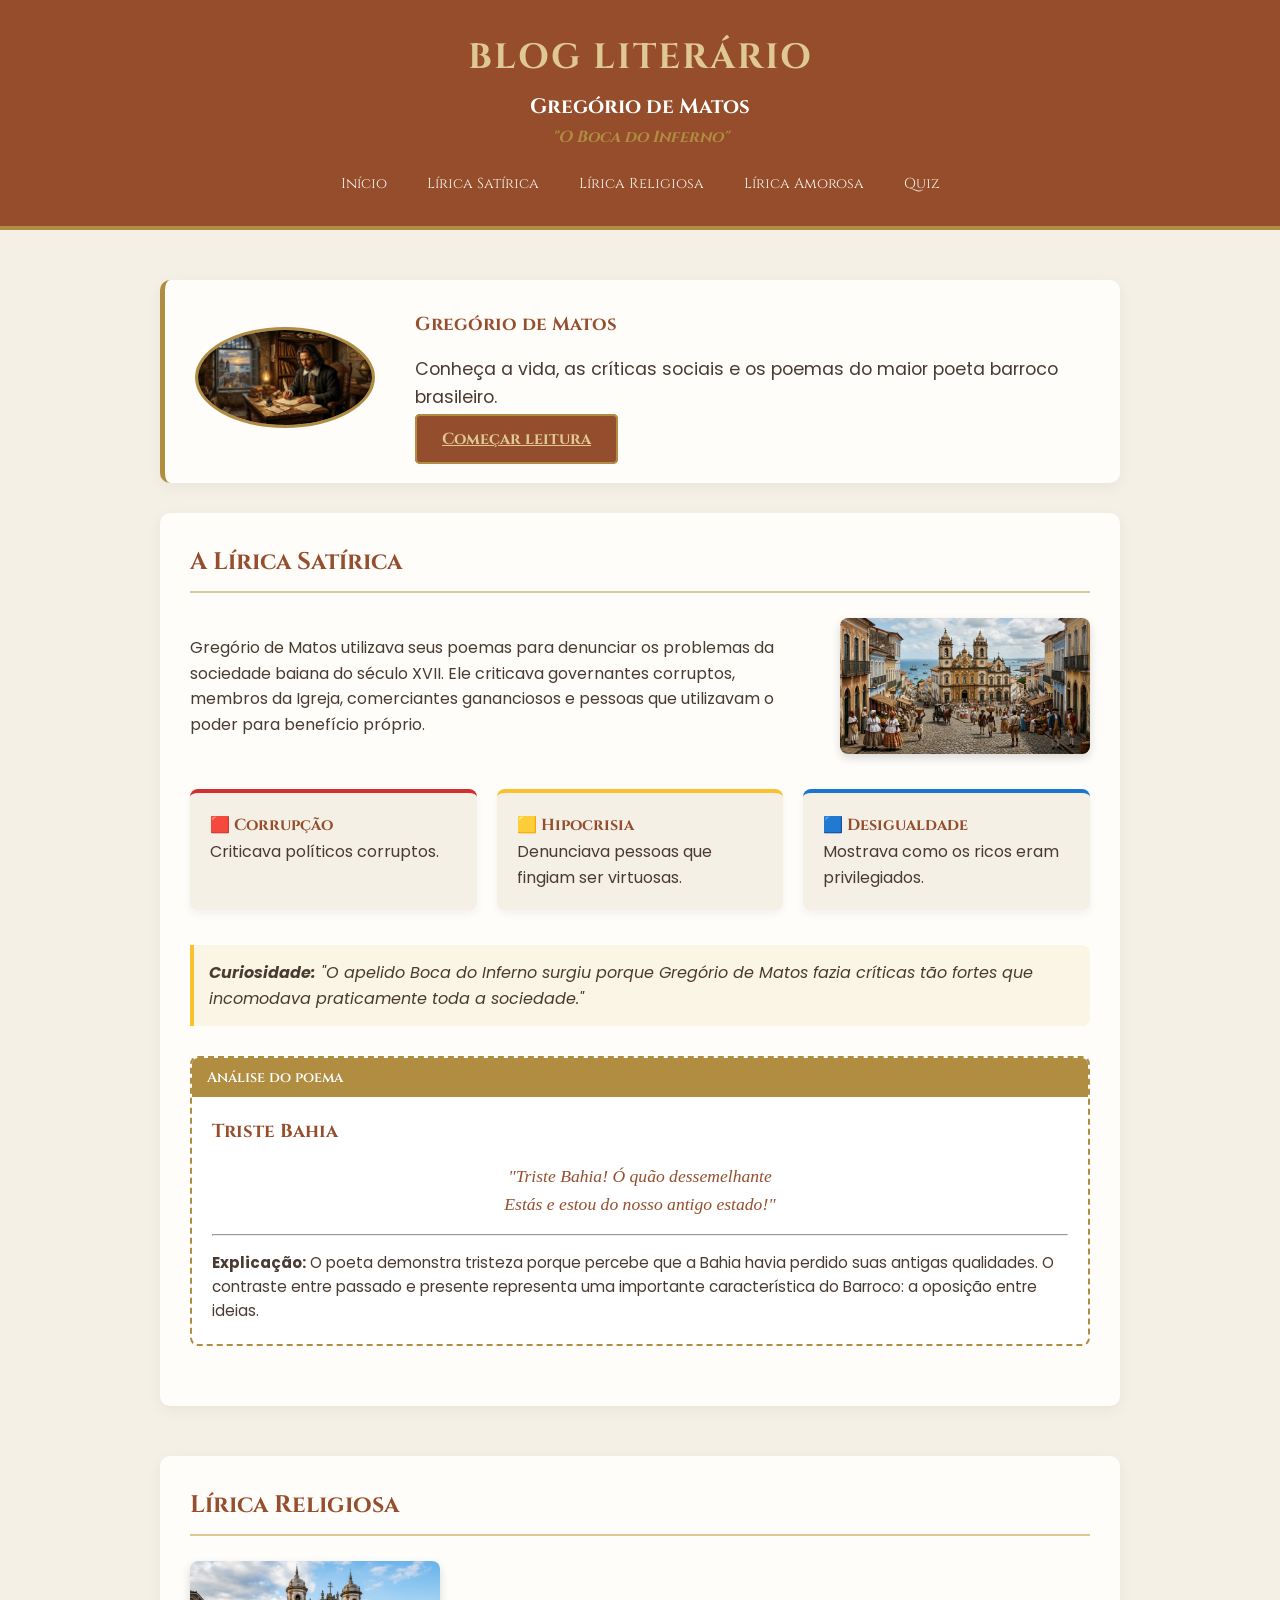
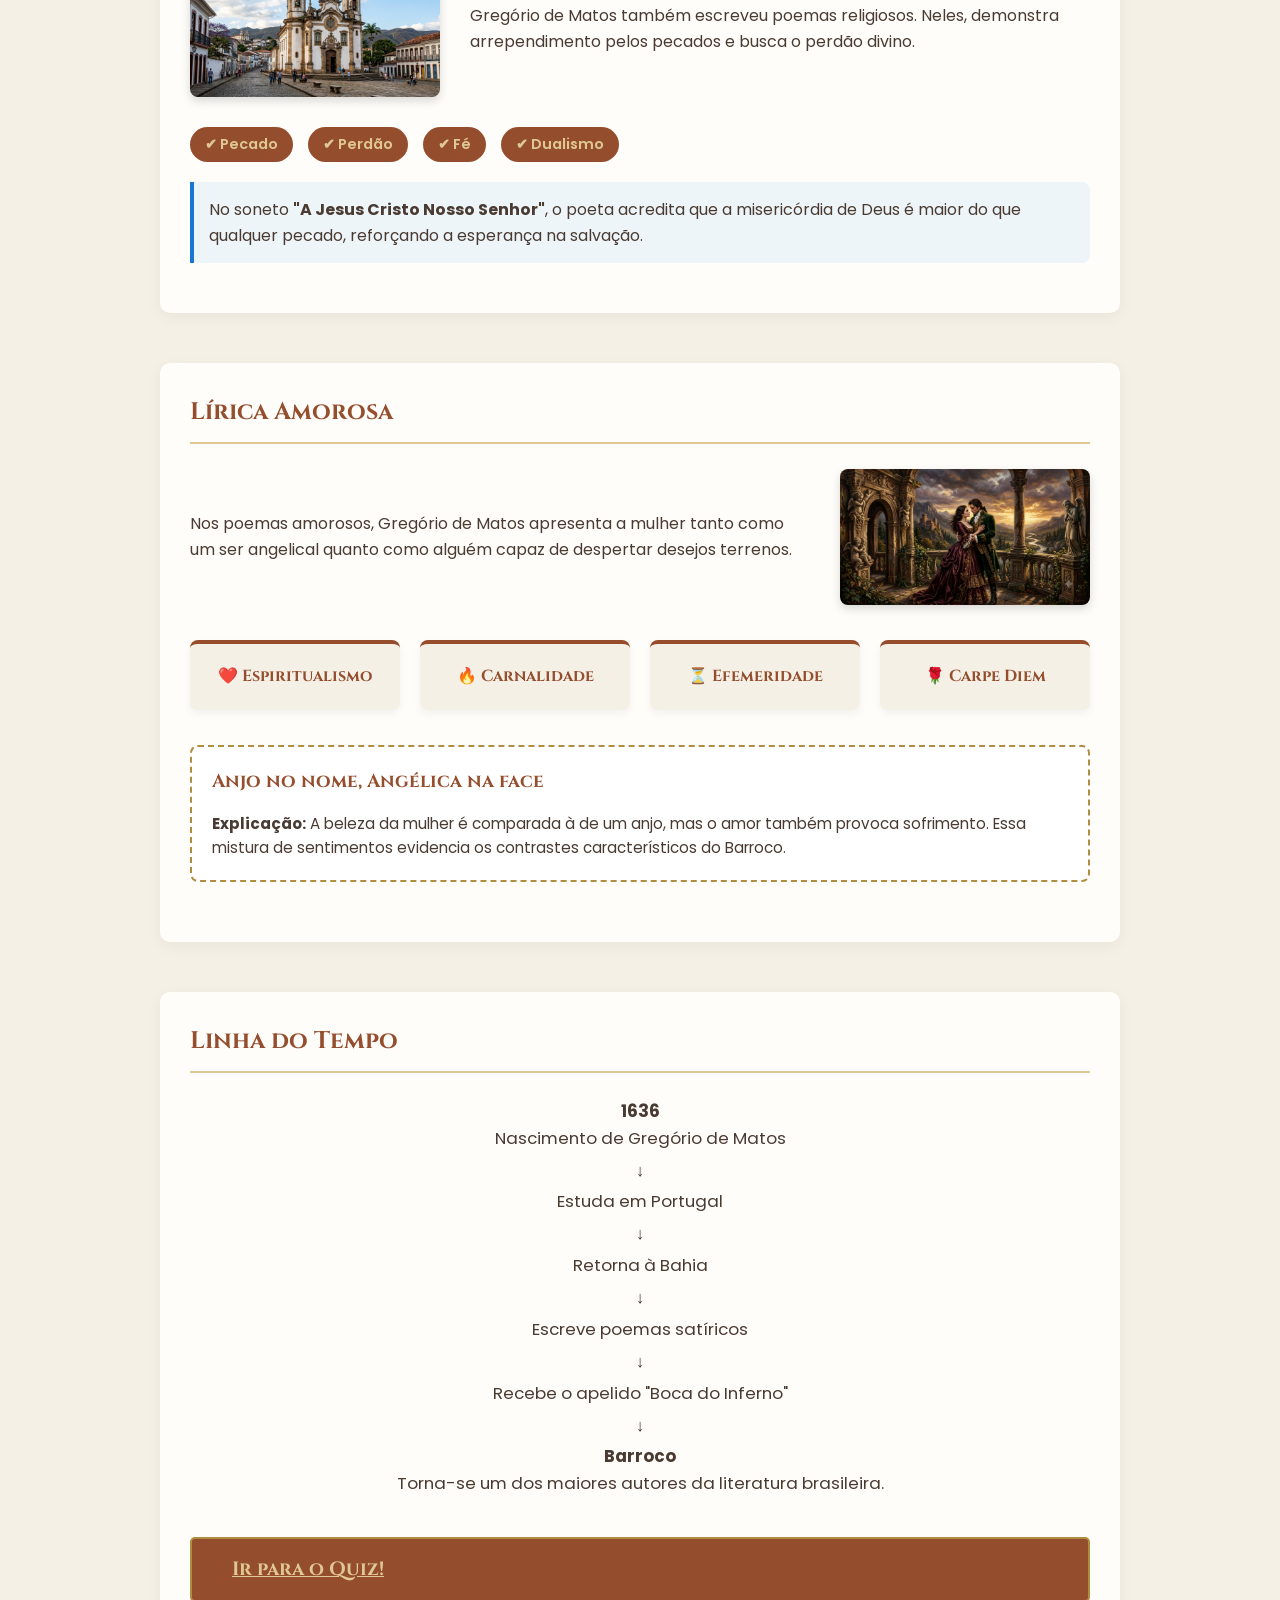
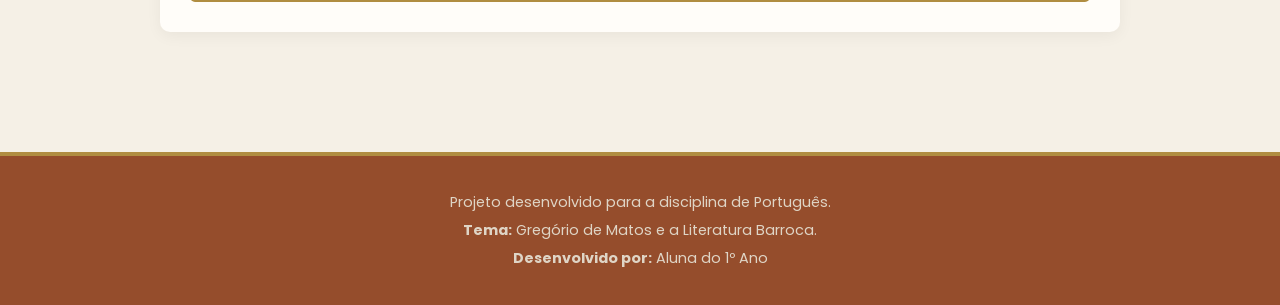
==== blog.html @ 65b1645d "2.0" ====
<!DOCTYPE html>
<html lang="pt-BR">
<head>
    <meta charset="UTF-8">
    <meta name="viewport" content="width=device-width, initial-scale=1.0">
    <title>Blog Literário - Gregório de Matos</title>
    <link rel="stylesheet" href="style.css">
    <link href="https://fonts.googleapis.com/css2?family=Cinzel:wght@500;700&family=Poppins:wght@300;400;600&display=swap" rel="stylesheet">
</head>
<body>
    <header class="main-header">
        <div class="header-titles">
            <h1>BLOG LITERÁRIO</h1>
            <h2>Gregório de Matos <span>"O Boca do Inferno"</span></h2>
        </div>
        <nav class="nav-menu">
            <ul>
                <li><a href="#inicio">Início</a></li>
                <li><a href="#satirica">Lírica Satírica</a></li>
                <li><a href="#religiosa">Lírica Religiosa</a></li>
                <li><a href="#amorosa">Lírica Amorosa</a></li>
                <li><a href="quiz.html">Quiz</a></li>
            </ul>
        </nav>
    </header>

    <main class="container">
        <section id="inicio" class="banner">
            <div class="banner-img">
                <img src="gregorio.png" alt="Gregório de Matos">
            </div>
            <div class="banner-content">
                <h3>Gregório de Matos</h3>
                <p class="subtitle">Conheça a vida, as críticas sociais e os poemas do maior poeta barroco brasileiro.</p>
                <a href="#satirica" class="btn-main">Começar leitura</a>
            </div>
        </section>

        <section id="satirica" class="section-content">
            <div class="section-title">
                <h2>A Lírica Satírica</h2>
            </div>
            <div class="two-columns">
                <p>Gregório de Matos utilizava seus poemas para denunciar os problemas da sociedade baiana do século XVII. Ele criticava governantes corruptos, membros da Igreja, comerciantes gananciosos e pessoas que utilizavam o poder para benefício próprio.</p>
                <img src="barroco.png" alt="Bahia Colonial" class="round-img">
            </div>

            <div class="cards-grid">
                <div class="card card-red">
                    <h4>🟥 Corrupção</h4>
                    <p>Criticava políticos corruptos.</p>
                </div>
                <div class="card card-yellow">
                    <h4>🟨 Hipocrisia</h4>
                    <p>Denunciava pessoas que fingiam ser virtuosas.</p>
                </div>
                <div class="card card-blue">
                    <h4>🟦 Desigualdade</h4>
                    <p>Mostrava como os ricos eram privilegiados.</p>
                </div>
            </div>

            <blockquote class="curiosidade">
                <strong>Curiosidade:</strong> "O apelido Boca do Inferno surgiu porque Gregório de Matos fazia críticas tão fortes que incomodava praticamente toda a sociedade."
            </blockquote>

            <div class="poema-box">
                <div class="poema-header">Análise do poema</div>
                <div class="poema-content">
                    <h3>Triste Bahia</h3>
                    <p class="versos">"Triste Bahia! Ó quão dessemelhante<br>Estás e estou do nosso antigo estado!"</p>
                    <hr>
                    <p class="explicacao"><strong>Explicação:</strong> O poeta demonstra tristeza porque percebe que a Bahia havia perdido suas antigas qualidades. O contraste entre passado e presente representa uma importante característica do Barroco: a oposição entre ideias.</p>
                </div>
            </div>
        </section>

        <section id="religiosa" class="section-content">
            <div class="section-title">
                <h2>Lírica Religiosa</h2>
            </div>
            <div class="two-columns reverse">
                <p>Gregório de Matos também escreveu poemas religiosos. Neles, demonstra arrependimento pelos pecados e busca o perdão divino.</p>
                <img src="igreja.png" alt="Igreja Barroca" class="round-img">
            </div>

            <div class="caracteristicas-flex">
                <div class="badge">✔ Pecado</div>
                <div class="badge">✔ Perdão</div>
                <div class="badge">✔ Fé</div>
                <div class="badge">✔ Dualismo</div>
            </div>

            <div class="destaque-box">
                <p>No soneto <strong>"A Jesus Cristo Nosso Senhor"</strong>, o poeta acredita que a misericórdia de Deus é maior do que qualquer pecado, reforçando a esperança na salvação.</p>
            </div>
        </section>

        <section id="amorosa" class="section-content">
            <div class="section-title">
                <h2>Lírica Amorosa</h2>
            </div>
            <div class="two-columns">
                <p>Nos poemas amorosos, Gregório de Matos apresenta a mulher tanto como um ser angelical quanto como alguém capaz de despertar desejos terrenos.</p>
                <img src="amor.png" alt="Romântico Barroco" class="round-img">
            </div>

            <div class="cards-grid cols-4">
                <div class="card text-center"><h4>❤️ Espiritualismo</h4></div>
                <div class="card text-center"><h4>🔥 Carnalidade</h4></div>
                <div class="card text-center"><h4>⏳ Efemeridade</h4></div>
                <div class="card text-center"><h4>🌹 Carpe Diem</h4></div>
            </div>

            <div class="poema-box">
                <div class="poema-content">
                    <h3>Anjo no nome, Angélica na face</h3>
                    <p class="explicacao"><strong>Explicação:</strong> A beleza da mulher é comparada à de um anjo, mas o amor também provoca sofrimento. Essa mistura de sentimentos evidencia os contrastes característicos do Barroco.</p>
                </div>
            </div>
        </section>

        <section class="section-content">
            <div class="section-title">
                <h2>Linha do Tempo</h2>
            </div>
            <div class="timeline">
                <div class="timeline-item"><strong>1636</strong> <p>Nascimento de Gregório de Matos</p></div>
                <div class="timeline-item"><strong>↓</strong></div>
                <div class="timeline-item"><p>Estuda em Portugal</p></div>
                <div class="timeline-item"><strong>↓</strong></div>
                <div class="timeline-item"><p>Retorna à Bahia</p></div>
                <div class="timeline-item"><strong>↓</strong></div>
                <div class="timeline-item"><p>Escreve poemas satíricos</p></div>
                <div class="timeline-item"><strong>↓</strong></div>
                <div class="timeline-item"><p>Recebe o apelido "Boca do Inferno"</p></div>
                <div class="timeline-item"><strong>↓</strong></div>
                <div class="timeline-item"><strong>Barroco</strong> <p>Torna-se um dos maiores autores da literatura brasileira.</p></div>
            </div>
            <div class="center-btn">
                <a href="quiz.html" class="btn-main big-btn">Ir para o Quiz!</a>
            </div>
        </section>
    </main>

    <footer class="main-footer">
        <p>Projeto desenvolvido para a disciplina de Português.</p>
        <p><strong>Tema:</strong> Gregório de Matos e a Literatura Barroca.</p>
        <p><strong>Desenvolvido por:</strong> Aluna do 1º Ano</p>
    </footer>
</body>
</html>
---- style.css ----
/* Definições de Cores e Fontes Globais */
:root {
    --bg-pergaminho: #f5f0e6;
    --marrom-escuro: #914725f5;
    --dourado: #b08d41;
    --dourado-claro: #dfc893;
    --branco-card: #fffdf9;
    --texto: #4a3b32;
    --red: #d32f2f;
    --yellow: #fbc02d;
    --blue: #1976d2;
}

* {
    margin: 0;
    padding: 0;
    box-sizing: border-box;
}

body {
    background-color: var(--bg-pergaminho);
    color: var(--texto);
    font-family: 'Poppins', sans-serif;
    line-height: 1.6;
}

/* Centralizador de conteúdo */
.container {
    max-width: 1000px;
    margin: 0 auto;
    padding: 20px;
}

/* Títulos em Estilo Clássico */
h1, h2, h3, h4 {
    font-family: 'Cinzel', serif;
    color: var(--marrom-escuro);
    font-weight: 700;
}

/* ================= TELA DE LOGIN ================= */
.body-login {
    display: flex;
    justify-content: center;
    align-items: center;
    min-height: 100vh;
    background: linear-gradient(rgba(183, 69, 17, 0.495), rgba(61, 39, 29, 0.4)), url('imagens/igreja.jpg') center/cover;
}

.login-container {
    background-color: var(--branco-card);
    padding: 40px;
    border-radius: 10px;
    box-shadow: 0 10px 25px rgba(0,0,0,0.2);
    border: 2px solid var(--dourado);
    width: 100%;
    max-width: 450px;
    text-align: center;
}

.login-container h1 {
    font-size: 2rem;
    margin-bottom: 5px;
    color: var(--dourado);
}

.login-container h2 {
    font-size: 1.2rem;
    margin-bottom: 25px;
}

.input-group {
    text-align: left;
    margin-bottom: 15px;
}

.input-group label {
    font-size: 0.85rem;
    font-weight: 600;
    color: var(--marrom-escuro);
    display: block;
    margin-bottom: 5px;
}

.input-group input {
    width: 100%;
    padding: 10px;
    border: 1px solid var(--dourado-claro);
    border-radius: 5px;
    background-color: var(--bg-pergaminho);
    font-family: 'Poppins', sans-serif;
    outline: none;
    transition: 0.3s;
}

.input-group input:focus {
    border-color: var(--dourado);
    box-shadow: 0 0 5px rgba(185, 148, 69, 0.4);
}

/* Botão Padrão */
.btn-main {
    background-color: var(--marrom-escuro);
    color: var(--dourado-claro);
    border: 2px solid var(--dourado);
    padding: 12px 25px;
    font-family: 'Cinzel', serif;
    font-weight: 700;
    font-size: 1rem;
    border-radius: 5px;
    cursor: pointer;
    transition: all 0.3s ease;
    width: 100%;
    margin-top: 10px;
}

.btn-main:hover {
    background-color: var(--dourado);
    color: var(--marrom-escuro);
    box-shadow: 0 4px 15px rgba(181, 130, 21, 0.471);
}

/* ================= BLOG LAYOUT ================= */
.main-header {
    background-color: var(--marrom-escuro);
    color: var(--bg-pergaminho);
    text-align: center;
    padding: 30px 10px;
    border-bottom: 4px solid var(--dourado);
}

.header-titles h1 {
    color: var(--dourado-claro);
    font-size: 2.2rem;
    letter-spacing: 2px;
}

.header-titles h2 {
    color: #fff;
    font-size: 1.3rem;
    margin-top: 5px;
}

.header-titles h2 span {
    color: var(--dourado);
    display: block;
    font-size: 1rem;
    font-style: italic;
}

/* Menu de Navegação */
.nav-menu {
    margin-top: 20px;
}

.nav-menu ul {
    list-style: none;
    display: flex;
    justify-content: center;
    gap: 20px;
    flex-wrap: wrap;
}

.nav-menu a {
    color: var(--bg-pergaminho);
    text-decoration: none;
    font-family: 'Cinzel', serif;
    font-size: 0.9rem;
    padding: 5px 10px;
    transition: 0.3s;
}

.nav-menu a:hover {
    color: var(--dourado);
}

/* Banner */
.banner {
    display: flex;
    align-items: center;
    gap: 40px;
    background-color: var(--branco-card);
    padding: 30px;
    border-radius: 10px;
    margin: 30px 0;
    box-shadow: 0 4px 15px rgba(0,0,0,0.05);
    border-left: 5px solid var(--dourado);
}

.banner-img img {
    max-width: 180px;
    border-radius: 50%;
    border: 3px solid var(--dourado);
}

.banner-content .subtitle {
    font-size: 1.1rem;
    margin: 15px 0;
}

.banner-content .btn-main {
    width: auto;
}

/* Seções Gerais */
.section-content {
    margin-bottom: 50px;
    background-color: var(--branco-card);
    padding: 30px;
    border-radius: 10px;
    box-shadow: 0 4px 15px rgba(0,0,0,0.05);
}

.section-title {
    margin-bottom: 25px;
    border-bottom: 2px solid var(--dourado-claro);
    padding-bottom: 10px;
}

.two-columns {
    display: flex;
    gap: 30px;
    align-items: center;
    margin-bottom: 30px;
}

.two-columns.reverse {
    flex-direction: row-reverse;
}

.round-img {
    max-width: 250px;
    height: auto;
    border-radius: 8px;
    box-shadow: 0 4px 10px rgba(0,0,0,0.15);
}

/* Cards com efeitos de Hover */
.cards-grid {
    display: grid;
    grid-template-columns: repeat(auto-fit, minmax(250px, 1fr));
    gap: 20px;
    margin: 35px 0;
}

.cols-4 {
    grid-template-columns: repeat(auto-fit, minmax(200px, 1fr));
}

.card {
    background: var(--bg-pergaminho);
    padding: 20px;
    border-radius: 8px;
    box-shadow: 0 4px 8px rgba(0,0,0,0.05);
    border-top: 4px solid var(--marrom-escuro);
    transition: transform 0.3s ease, box-shadow 0.3s ease;
}

.card:hover {
    transform: translateY(-5px);
    box-shadow: 0 8px 16px rgba(0,0,0,0.12);
}

.card-red { border-top-color: var(--red); }
.card-yellow { border-top-color: var(--yellow); }
.card-blue { border-top-color: var(--blue); }

.text-center { text-align: center; }

/* Blocos de destaque e curiosidade */
.curiosidade {
    background-color: #fbf5e6;
    border-left: 4px solid var(--yellow);
    padding: 15px;
    margin: 20px 0;
    font-style: italic;
    border-radius: 0 8px 8px 0;
}

.destaque-box {
    background-color: #eef5f9;
    border-left: 4px solid var(--blue);
    padding: 15px;
    margin: 20px 0;
    border-radius: 0 8px 8px 0;
}

/* Bloco de Análise do Poema */
.poema-box {
    border: 2px dashed var(--dourado);
    border-radius: 8px;
    margin: 30px 0;
    background: #fff;
    overflow: hidden;
}

.poema-header {
    background-color: var(--dourado);
    color: white;
    padding: 8px 15px;
    font-family: 'Cinzel', serif;
    font-weight: 600;
    font-size: 0.9rem;
}

.poema-content {
    padding: 20px;
}

.versos {
    font-family: 'Georgia', serif;
    font-style: italic;
    font-size: 1.1rem;
    text-align: center;
    margin: 15px 0;
    color: var(--marrom-escuro);
}

.explicacao {
    margin-top: 15px;
    font-size: 0.95rem;
}

/* Badges horizontais */
.caracteristicas-flex {
    display: flex;
    gap: 15px;
    flex-wrap: wrap;
    margin: 20px 0;
}

.badge {
    background-color: var(--marrom-escuro);
    color: var(--dourado-claro);
    padding: 6px 15px;
    border-radius: 20px;
    font-size: 0.9rem;
    font-weight: 600;
}

/* Linha do Tempo simples e clean */
.timeline {
    text-align: center;
    max-width: 500px;
    margin: 0 auto;
}

.timeline-item {
    margin: 5px 0;
    font-size: 1.05rem;
}

.center-btn {
    display: flex;
    justify-content: center;
    margin-top: 30px;
}

.big-btn {
    font-size: 1.2rem;
    padding: 15px 40px;
}

/* Rodapé */
.main-footer {
    background-color: var(--marrom-escuro);
    color: #dfd5c6;
    text-align: center;
    padding: 30px 20px;
    margin-top: 50px;
    border-top: 4px solid var(--dourado);
    font-size: 0.9rem;
}

.main-footer p {
    margin: 5px 0;
}

/* ================= QUIZ INTERATIVO ================= */
.quiz-box {
    background: white;
    padding: 40px;
    border-radius: 10px;
    box-shadow: 0 4px 20px rgba(0,0,0,0.08);
    border: 1px solid var(--dourado-claro);
    margin: 40px auto;
    max-width: 600px;
}

.question h3 {
    font-size: 1.2rem;
    margin-bottom: 20px;
}

.question label {
    display: block;
    background: var(--bg-pergaminho);
    padding: 12px 15px;
    margin-bottom: 10px;
    border-radius: 6px;
    cursor: pointer;
    transition: 0.2s;
    border: 1px solid transparent;
}

.question label:hover {
    background-color: var(--dourado-claro);
    border-color: var(--dourado);
}

.question input[type="radio"] {
    margin-right: 10px;
    transform: scale(1.2);
    accent-color: var(--marrom-escuro);
}

.hidden {
    display: none !important;
}

/* Responsividade Básica */
@media (max-width: 768px) {
    .two-columns, .two-columns.reverse {
        flex-direction: column;
        text-align: center;
    }
    .banner {
        flex-direction: column;
        text-align: center;
    }
}
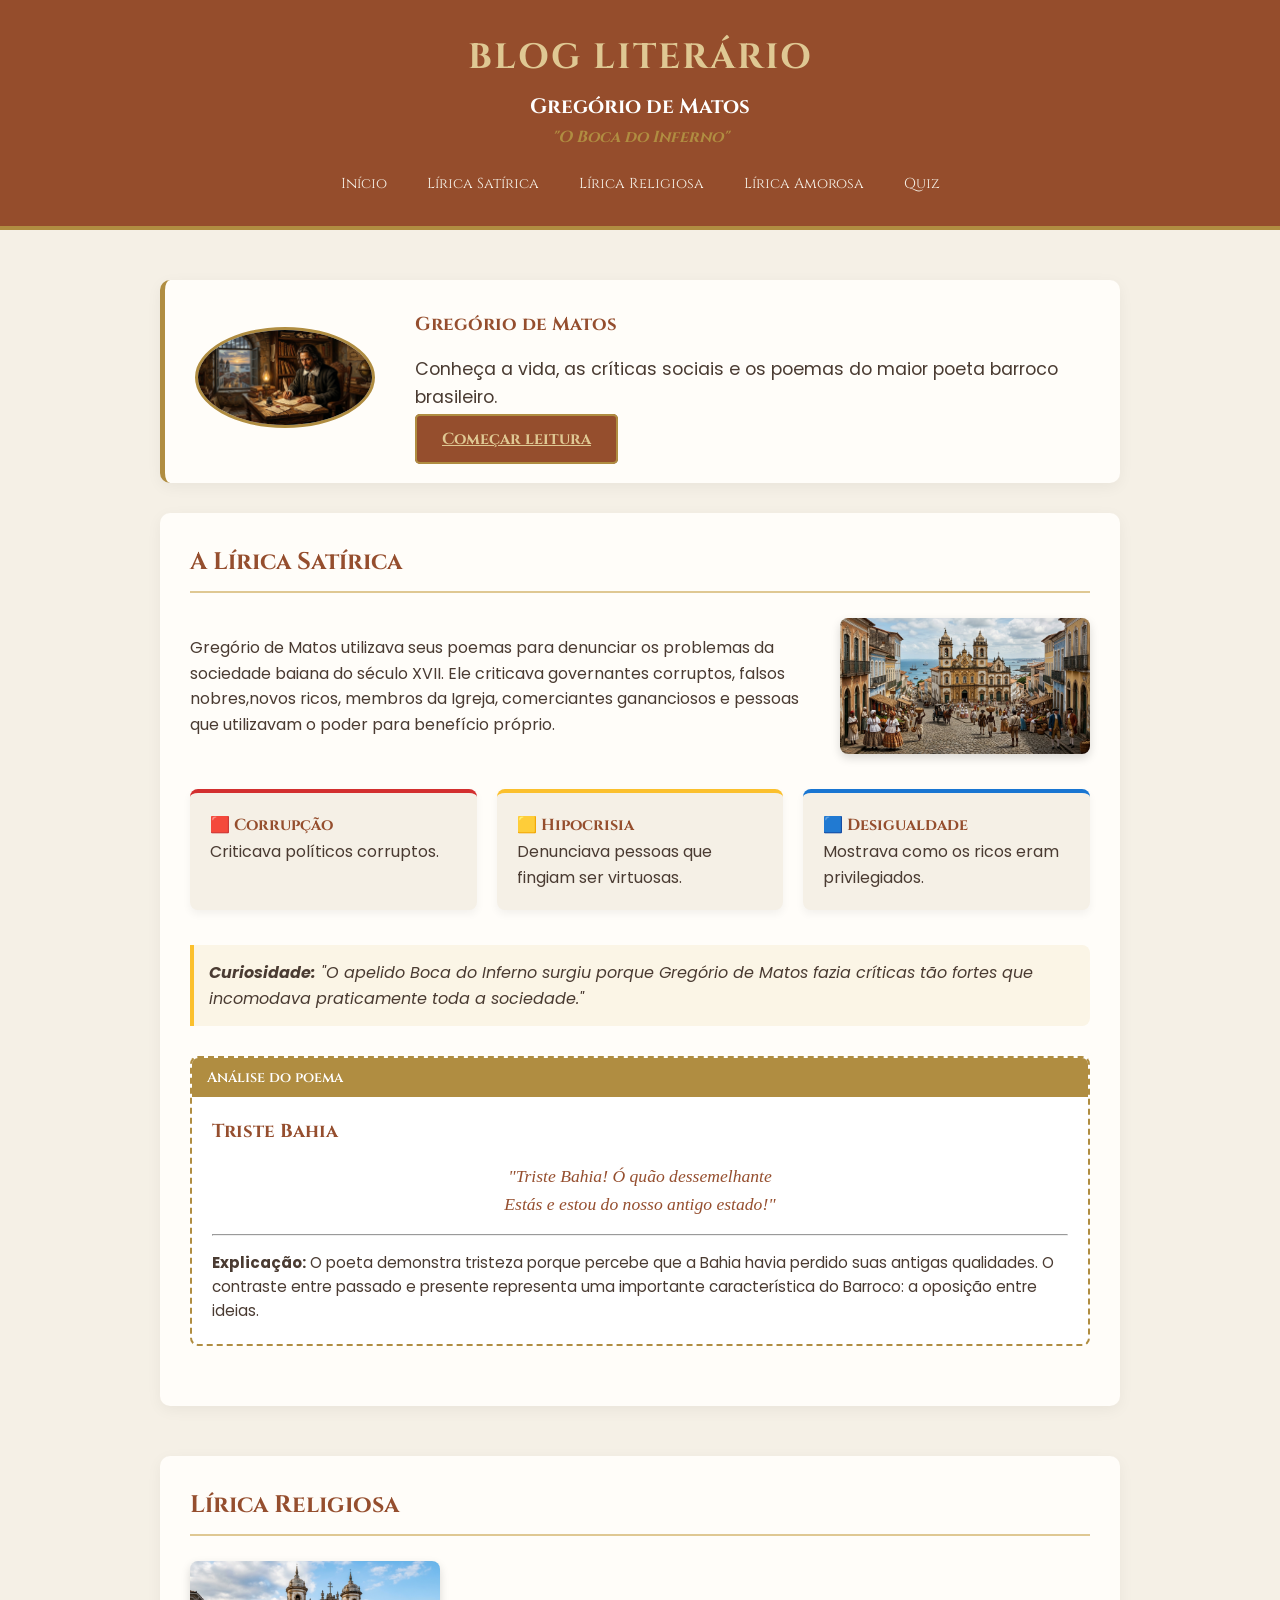
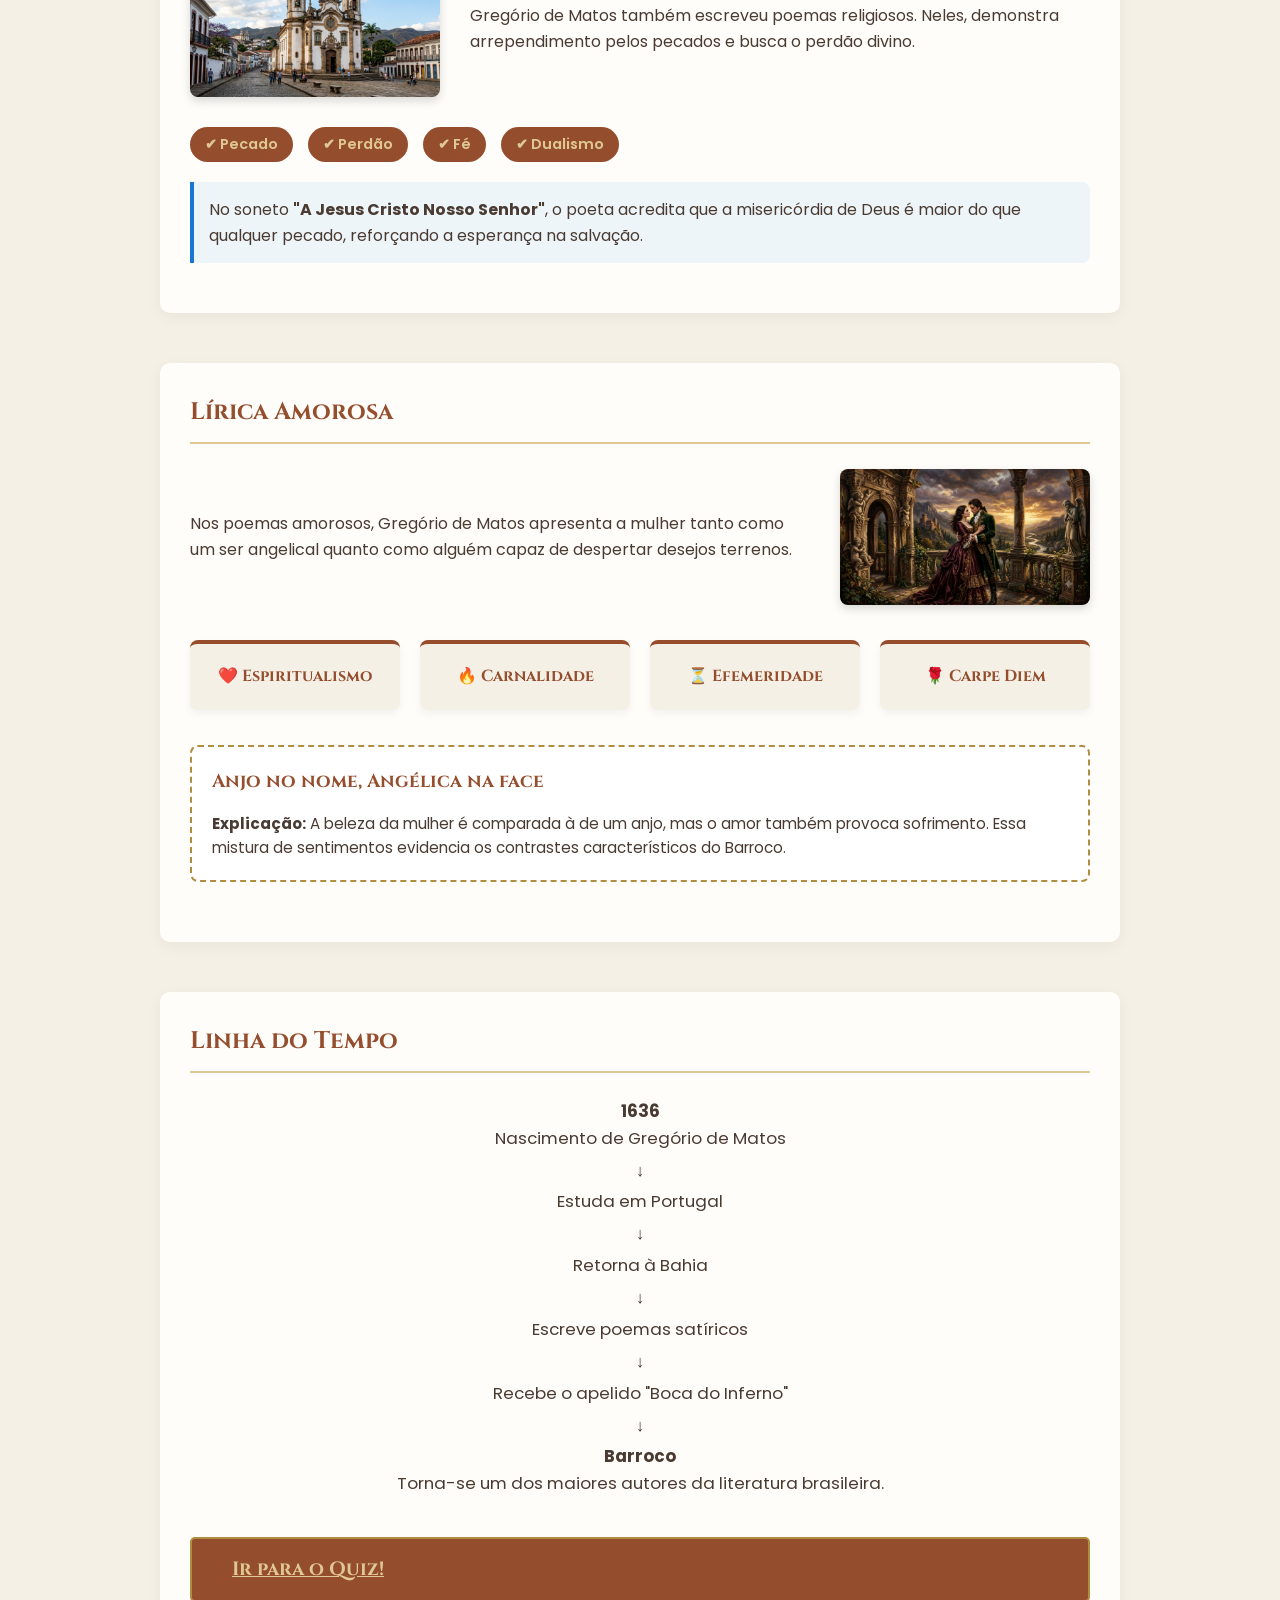
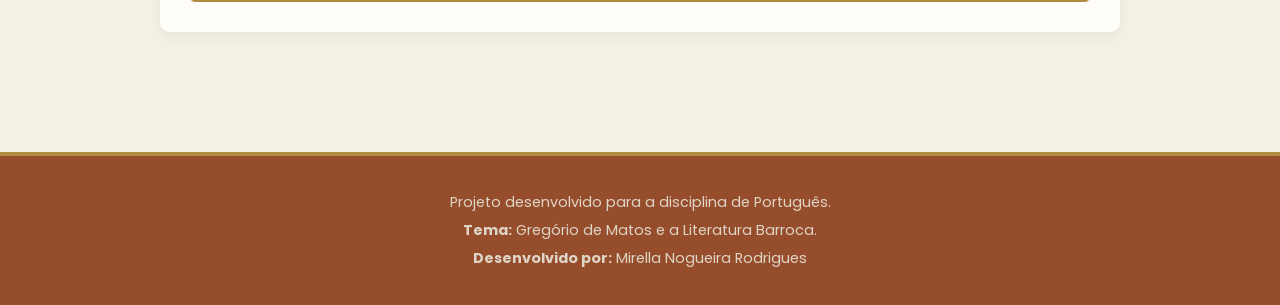
==== commit 46dc0e0d: "3.5" ====
--- a/blog.html
+++ b/blog.html
@@ -41,7 +41,7 @@
                 <h2>A Lírica Satírica</h2>
             </div>
             <div class="two-columns">
-                <p>Gregório de Matos utilizava seus poemas para denunciar os problemas da sociedade baiana do século XVII. Ele criticava governantes corruptos, membros da Igreja, comerciantes gananciosos e pessoas que utilizavam o poder para benefício próprio.</p>
+                <p>Gregório de Matos utilizava seus poemas para denunciar os problemas da sociedade baiana do século XVII. Ele criticava governantes corruptos, falsos nobres,novos ricos, membros da Igreja, comerciantes gananciosos e pessoas que utilizavam o poder para benefício próprio.</p>
                 <img src="barroco.png" alt="Bahia Colonial" class="round-img">
             </div>
 
@@ -146,7 +146,7 @@
     <footer class="main-footer">
         <p>Projeto desenvolvido para a disciplina de Português.</p>
         <p><strong>Tema:</strong> Gregório de Matos e a Literatura Barroca.</p>
-        <p><strong>Desenvolvido por:</strong> Aluna do 1º Ano</p>
+        <p><strong>Desenvolvido por:</strong> Mirella Nogueira Rodrigues</p>
     </footer>
 </body>
 </html>
